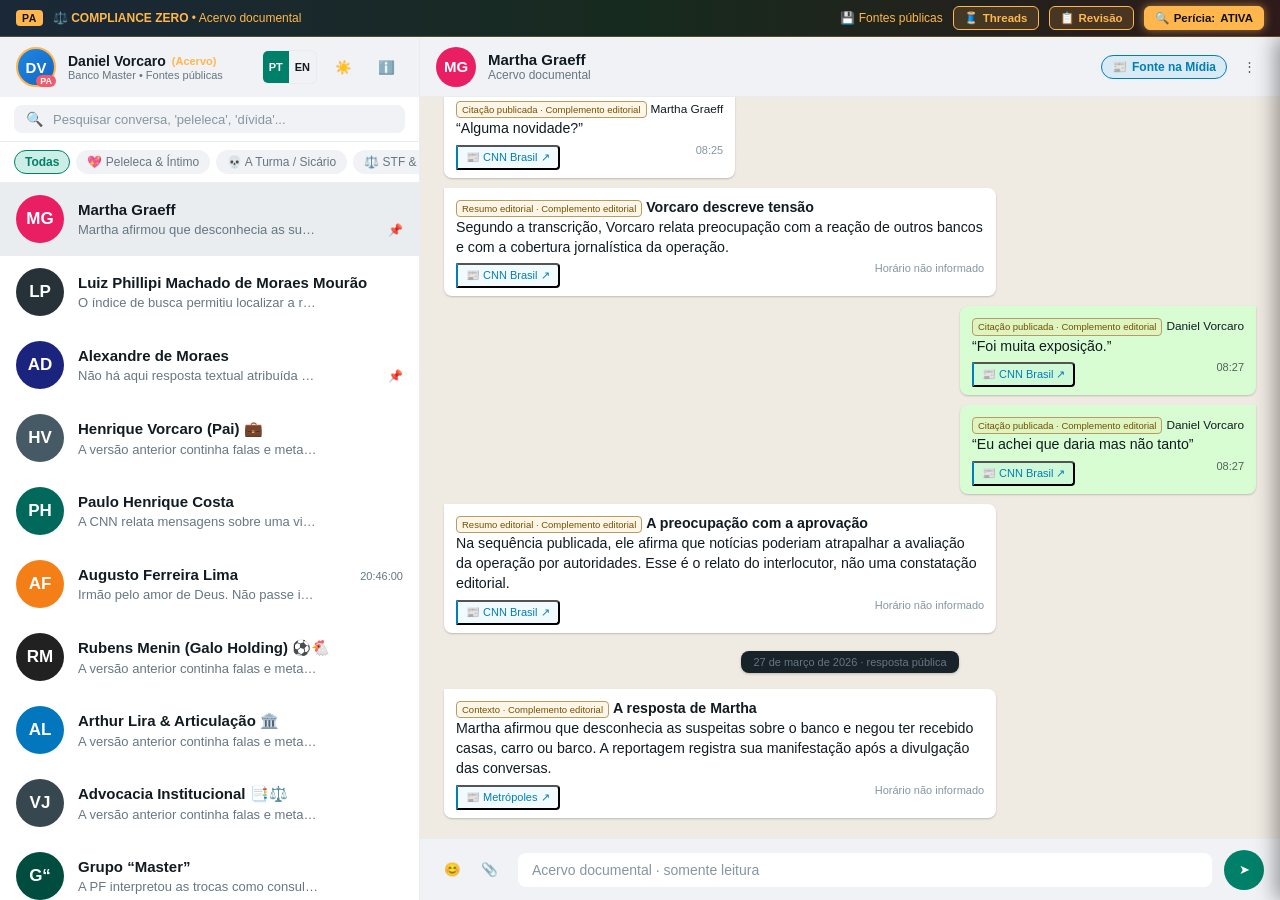
==== index.html @ a3245830 "Update October 8 archive with defense and institutional responses" ====
<!DOCTYPE html>
<html lang="pt-BR">
<head>
  <meta charset="UTF-8">
  <meta name="viewport" content="width=device-width, initial-scale=1.0, maximum-scale=1.0, user-scalable=no, viewport-fit=cover">
  <title>PelelecApp - Acervo de Conversas Publicadas</title>
  
  <!-- CSS Stylesheets with Cache Busting -->
  <link rel="stylesheet" href="css/style.css?v=20261008_creator1">
  <link rel="stylesheet" href="css/forensic.css?v=20260922_archive13">
  <link rel="icon" href="data:image/svg+xml,<svg xmlns='http://www.w3.org/2000/svg' viewBox='0 0 100 100'><text y='.9em' font-size='90'>📱</text></svg>">
</head>
<body data-theme="light">

  <div class="app-container">

    <!-- Top Forensic Investigation Bar -->
    <header class="forensic-banner" id="forensicBanner">
      <div class="banner-left">
        <span class="badge-pf">PA</span>
        <span class="banner-title-text">⚖️ <strong>COMPLIANCE ZERO</strong> • Acervo documental</span>
      </div>
      <div class="banner-right">
        <span class="stat-500gb">💾 Fontes públicas</span>
        <a class="forensic-toggle-btn" href="threads.html" title="O caso na imprensa, dia a dia" style="text-decoration:none">
          <span>🧵</span> <span class="btn-text">Threads</span>
        </a>
        <button class="forensic-toggle-btn" id="openLaudoBtn" title="Ver critérios de revisão editorial">
          <span>📋</span> <span class="btn-text">Revisão</span>
        </button>
        <button class="forensic-toggle-btn" id="toggleForensicMode" title="Exibir notas e fontes documentais">
          <span>🕵️</span> <span class="btn-text">Modo Perícia</span>
        </button>
      </div>
    </header>

    <!-- Main View: Sidebar + Chat -->
    <div class="main-view">

      <!-- Left Sidebar -->
      <aside class="sidebar">

        <!-- Sidebar Header -->
        <div class="sidebar-header">
          <div class="sidebar-owner" title="Seleção editorial de reportagens">
            <div class="owner-avatar">
              DV
              <span class="owner-badge">PA</span>
            </div>
            <div class="owner-info">
              <div class="owner-name">
                Daniel Vorcaro <span style="font-size: 11px; color: #ffb74d;">(Acervo)</span>
              </div>
              <div class="owner-device">Banco Master • Fontes públicas</div>
            </div>
          </div>
          <div class="sidebar-actions">
            <div class="language-switch" role="group" aria-label="Idioma / Language" data-no-translate><button type="button" data-language="pt" aria-pressed="true" title="Português">PT</button><button type="button" data-language="en" aria-pressed="false" title="English">EN</button></div>
            <button class="icon-btn" id="themeToggleBtn" title="Alternar Modo Escuro / Claro">☀️</button>
            <button class="icon-btn" onclick="document.getElementById('infoModal').classList.add('open')" title="Sobre o PelelecApp">ℹ️</button>
          </div>
        </div>

        <!-- Search Bar -->
        <div class="sidebar-search">
          <div class="search-input-wrapper">
            <span class="search-icon">🔍</span>
            <input type="text" id="searchInput" placeholder="Pesquisar conversa, 'peleleca', 'dívida'..." autocomplete="off">
            <button class="clear-search-btn" id="clearSearchBtn">✕</button>
          </div>
        </div>

        <!-- Category Filters -->
        <nav class="category-filter-bar" id="categoryFilterBar">
          <!-- Renderizado via JS -->
        </nav>

        <!-- Contacts / Chat Threads List -->
        <ul class="contact-list" id="contactList">
          <!-- Renderizado via JS -->
        </ul>

      </aside>

      <!-- Right Chat Panel -->
      <main class="chat-panel">

        <!-- Chat Header -->
        <div class="chat-header">
          <button class="back-btn-mobile" id="backBtnMobile" aria-label="Voltar para a lista de conversas" title="Voltar">
            <svg width="22" height="22" viewBox="0 0 24 24" fill="none" stroke="currentColor" stroke-width="2.5" stroke-linecap="round" stroke-linejoin="round">
              <line x1="19" y1="12" x2="5" y2="12"></line>
              <polyline points="12 19 5 12 12 5"></polyline>
            </svg>
          </button>
          <div class="chat-header-left" id="chatHeaderLeft" title="Clique para ver ficha documental e contexto jornalístico">
            <div class="chat-header-avatar" id="chatHeaderAvatar">--</div>
            <div class="chat-header-info">
              <div class="chat-header-name" id="chatHeaderName">Carregando...</div>
              <div class="chat-header-status" id="chatHeaderStatus">...</div>
            </div>
          </div>
          <div class="chat-header-actions">
            <div class="language-mobile"><div class="language-switch" role="group" aria-label="Idioma / Language" data-no-translate><button type="button" data-language="pt" aria-pressed="true" title="Português">PT</button><button type="button" data-language="en" aria-pressed="false" title="English">EN</button></div></div>
            <button class="forensic-quick-mobile-btn" id="quickForensicMobileBtn" title="Exibir notas e fontes documentais">
              🕵️
            </button>
            <button class="source-btn-header" id="sourceBtnHeader" aria-label="Ver matéria jornalística original" title="Ver matéria jornalística original">
              <span>📰</span> <span class="source-btn-text">Fonte na Mídia</span>
            </button>
            <button class="icon-btn" onclick="PelelecApp.toggleDetailDrawer(true)" title="Ficha do Interlocutor">⋮</button>
          </div>
        </div>

        <!-- Chat Messages Stream -->
        <div class="chat-messages" id="chatMessages">
          <!-- Mensagens renderizadas dinamicamente via JS -->
        </div>

        <!-- Chat Input Bar -->
        <div class="chat-input-bar">
          <div class="input-actions">
            <button class="icon-btn" title="Emoji">😊</button>
            <button class="icon-btn" title="Anexo">📎</button>
          </div>
          <div class="chat-input-wrapper">
            <input type="text" id="chatInput" placeholder="Digite uma mensagem como Daniel Vorcaro..." autocomplete="off">
          </div>
          <button class="send-btn" id="sendBtn" title="Enviar mensagem">
            ➤
          </button>
        </div>

      </main>

      <!-- Right Contact Info Drawer (Slide-out) -->
      <aside class="detail-drawer" id="detailDrawer">
        <div class="drawer-header">
          <button class="icon-btn" id="closeDrawerBtn">✕</button>
          <span>Dados do Interlocutor</span>
        </div>
        <div class="drawer-body">
          <div class="drawer-profile-card">
            <div class="drawer-avatar" id="drawerAvatar">--</div>
            <div class="drawer-title" id="drawerName">Nome</div>
            <div class="drawer-subtitle" id="drawerRole">Cargo / Função</div>
            <div class="drawer-photo-credit" id="drawerPhotoCredit" style="font-size: 11px; color: var(--text-secondary); margin-top: 4px; display: none;"></div>
          </div>

          <div class="drawer-section">
            <div class="drawer-section-title">Informação de contato</div>
            <div class="drawer-section-content" id="drawerPhone">+55...</div>
          </div>

          <div class="drawer-section">
            <div class="drawer-section-title">🔍 Contexto e contraponto</div>
            <div class="drawer-section-content" id="drawerContext">...</div>
          </div>

          <div class="drawer-section">
            <div class="drawer-section-title">📰 Reportagem de Referência</div>
            <div class="drawer-section-content" id="drawerSourceHeadline" style="font-weight: 600; margin-bottom: 4px;">...</div>
            <div style="font-size: 11px; color: var(--text-secondary);" id="drawerSourceOutlet">...</div>
          </div>
        </div>
      </aside>

    </div>

  </div>

  <!-- MODAL: Fonte Jornalística / Checagem -->
  <div class="modal-overlay" id="sourceModal">
    <div class="modal-content-card">
      <div class="modal-header">
        <h3><span>📰</span> Checagem Jornalística & Fonte</h3>
        <button class="modal-close-btn">✕</button>
      </div>
      <div class="modal-body">
        <div style="margin-bottom: 12px;">
          <span style="font-size: 11px; text-transform: uppercase; color: var(--accent-gold); font-weight: 700;">Interlocutor:</span>
          <h4 id="sourceModalContact" style="font-size: 16px; margin-top: 2px;">Contato</h4>
        </div>

        <div style="background: var(--bg-chat-header); padding: 12px; border-radius: 8px; margin-bottom: 14px; border-left: 3px solid var(--accent-green);">
          <div style="font-size: 11px; color: var(--text-secondary);" id="sourceModalOutlet">Veículo</div>
          <div style="font-size: 14px; font-weight: 700; margin: 4px 0;" id="sourceModalHeadline">Manchete</div>
          <div style="font-size: 11px; color: var(--text-muted);" id="sourceModalDate">Data</div>
        </div>

        <div style="margin-bottom: 14px; line-height: 1.5; font-size: 13px; color: var(--text-primary);" id="sourceModalSummary">
          Resumo do caso reportado...
        </div>

        <div style="display: flex; justify-content: flex-end; gap: 10px; margin-top: 20px;">
          <a id="sourceModalLink" href="#" target="_blank" rel="noopener noreferrer" style="background: var(--accent-green); color: #fff; padding: 8px 16px; border-radius: 6px; text-decoration: none; font-size: 13px; font-weight: 600;">
            Ler Matéria Original ↗
          </a>
        </div>
      </div>
    </div>
  </div>

  <!-- MODAL: Laudo Pericial Oficial da Polícia Federal -->
  <div class="modal-overlay" id="laudoModal">
    <div class="modal-content-card" style="max-width: 650px;">
      <div class="modal-header">
        <h3><span>🛡️</span> Revisão editorial • PelelecApp</h3>
        <button class="modal-close-btn">✕</button>
      </div>
      <div class="modal-body">
        <h4 id="laudoTitle" style="color: #ffb74d; font-size: 15px; margin-bottom: 4px;">CRITÉRIOS DOCUMENTAIS</h4>
        <div id="laudoOperation" style="font-size: 12px; color: var(--text-secondary); margin-bottom: 4px;">Operação Compliance Zero</div>
        <div id="laudoHardware" style="font-size: 11px; color: var(--text-muted); font-family: monospace;">Hardware</div>

        <div class="stat-grid" id="laudoStatsGrid">
          <!-- Preenchido via JS -->
        </div>

        <h5 style="font-size: 13px; color: var(--accent-gold); margin-top: 14px; margin-bottom: 6px;">Critérios desta seleção:</h5>
        <ol class="forensic-step-list" id="laudoMethodsList">
          <!-- Preenchido via JS -->
        </ol>
      </div>
    </div>
  </div>

  <!-- MODAL: Sobre o PelelecApp -->
  <div class="modal-overlay" id="infoModal">
    <div class="modal-content-card">
      <div class="modal-header">
        <h3><span>📱</span> Sobre o PelelecApp</h3>
        <button class="modal-close-btn">✕</button>
      </div>
      <div class="modal-body">
        <p>O PelelecApp organiza reportagens em formato de mensageiro. Citações, resumos e registros de mídia são identificados. Não representa acesso ao celular real.</p>
        <p>O modo perícia começa ativo e mostra fontes por item. Não recupera mensagens ou imagens. Atribuições contestadas e respostas públicas aparecem no contexto da conversa.</p>
        <p>Retratos são escolhas editoriais, com créditos e licença na ficha do contato. Imagens genéricas anteriormente apresentadas como anexos foram retiradas.</p>
        <p><a href="docs/auditoria.md" target="_blank" rel="noopener noreferrer">Auditoria, fontes e pendências ↗</a></p>
        <div id="creatorProjects"></div>
      </div>
    </div>
  </div>

  <!-- Scripts with Cache Busting -->
  <script src="js/data.js?v=8176c70e24a3f702"></script>
  <script src="js/forensic.js?v=20260922_archive13"></script>
  <script src="js/app.js?v=20261008_creator1"></script>
  <script src="js/i18n.js?v=20261008_creator1"></script>
</body>
</html>
---- css/style.css ----
/* ==========================================================================
   PelelecApp - Stylesheet Principal (WhatsApp Web Dark/Light Theme)
   ========================================================================== */

:root {
  --bg-app: #0c1317;
  --bg-sidebar: #111b21;
  --bg-sidebar-header: #202c33;
  --bg-chat-header: #202c33;
  --bg-chat: #0b141a;
  --bg-chat-input: #202c33;
  --bg-bubble-in: #202c33;
  --bg-bubble-out: #005c4b;
  --bg-bubble-hover: #182229;
  --bg-active-chat: #2a3942;
  --bg-hover-chat: #202c33;
  --text-primary: #e9edef;
  --text-secondary: #8696a0;
  --text-muted: #667781;
  --text-link: #53bdeb;
  --accent-green: #00a884;
  --accent-badge: #25d366;
  --accent-gold: #ffb74d;
  --accent-danger: #f15c6d;
  --border-color: #222e35;
  --icon-color: #aebac1;
  --ticks-blue: #53bdeb;
  --app-height: 100vh;
  --font-family: -apple-system, BlinkMacSystemFont, "Segoe UI", Roboto, "Helvetica Neue", Arial, sans-serif;
}

[data-theme="light"] {
  --bg-app: #e2e8f0;
  --bg-sidebar: #ffffff;
  --bg-sidebar-header: #f0f2f5;
  --bg-chat-header: #f0f2f5;
  --bg-chat: #efeae2;
  --bg-chat-input: #f0f2f5;
  --bg-bubble-in: #ffffff;
  --bg-bubble-out: #d9fdd3;
  --bg-bubble-hover: #f5f6f6;
  --bg-active-chat: #e9edef;
  --bg-hover-chat: #f5f6f6;
  --text-primary: #111b21;
  --text-secondary: #667781;
  --text-muted: #8696a0;
  --text-link: #027eb5;
  --accent-green: #008069;
  --accent-badge: #25d366;
  --border-color: #e9edef;
  --icon-color: #54656f;
  --ticks-blue: #53bdeb;
}

* {
  margin: 0;
  padding: 0;
  box-sizing: border-box;
}

body {
  font-family: var(--font-family);
  background-color: var(--bg-app);
  color: var(--text-primary);
  height: var(--app-height);
  overflow: hidden;
  display: flex;
  justify-content: center;
  align-items: center;
}

/* App Wrapper */
.app-container {
  width: 100vw;
  height: 100vh;
  max-width: 1700px;
  display: flex;
  flex-direction: column;
  background-color: var(--bg-sidebar);
  position: relative;
  overflow: hidden;
  box-shadow: 0 10px 40px rgba(0, 0, 0, 0.4);
}

@media (min-width: 1440px) {
  .app-container {
    height: 98vh;
    border-radius: 12px;
    border: 1px solid var(--border-color);
  }
}

/* ==========================================================================
   Banner / CTA de Anúncio: Brasília Survivors (www.brasiliasurvivors.com.br)
   ========================================================================== */
.game-promo-banner {
  background: linear-gradient(90deg, #ff007f 0%, #7928ca 35%, #101018 75%, #00f2fe 100%);
  background-size: 200% 200%;
  animation: gradientShift 8s ease infinite;
  padding: 8px 16px;
  display: flex;
  align-items: center;
  justify-content: space-between;
  color: #ffffff;
  font-size: 12.5px;
  z-index: 120;
  box-shadow: 0 2px 12px rgba(255, 0, 127, 0.35);
  border-bottom: 1px solid rgba(255, 255, 255, 0.2);
  flex-shrink: 0;
}

@keyframes gradientShift {
  0% { background-position: 0% 50%; }
  50% { background-position: 100% 50%; }
  100% { background-position: 0% 50%; }
}

.game-promo-left {
  display: flex;
  align-items: center;
  gap: 12px;
  min-width: 0;
}

.game-badge {
  background: #ffe600;
  color: #121212;
  font-size: 10.5px;
  font-weight: 900;
  padding: 3px 8px;
  border-radius: 4px;
  text-transform: uppercase;
  letter-spacing: 0.8px;
  box-shadow: 0 0 8px rgba(255, 230, 0, 0.6);
  white-space: nowrap;
}

.game-promo-text {
  font-weight: 600;
  white-space: nowrap;
  overflow: hidden;
  text-overflow: ellipsis;
  text-shadow: 0 1px 3px rgba(0, 0, 0, 0.8);
}

.game-promo-text strong {
  color: #ffe600;
}

.game-promo-right {
  display: flex;
  align-items: center;
  gap: 10px;
  flex-shrink: 0;
}

.game-play-cta-btn {
  background: #ffe600;
  color: #0d0d11;
  text-decoration: none;
  font-weight: 800;
  font-size: 12px;
  padding: 5px 14px;
  border-radius: 20px;
  display: inline-flex;
  align-items: center;
  gap: 6px;
  transition: all 0.2s cubic-bezier(0.175, 0.885, 0.32, 1.275);
  box-shadow: 0 0 14px rgba(255, 230, 0, 0.5);
  white-space: nowrap;
}

.game-play-cta-btn:hover {
  transform: scale(1.06);
  background: #ffffff;
  color: #ff007f;
  box-shadow: 0 0 20px rgba(255, 255, 255, 0.8);
}

.game-play-cta-btn:active {
  transform: scale(0.96);
}

.promo-text-short {
  display: none;
}

.cta-text-short {
  display: none;
}

.forensic-quick-mobile-btn {
  display: none;
}

.game-pulse-dot {
  width: 8px;
  height: 8px;
  background-color: #ff0055;
  border-radius: 50%;
  animation: pulseDot 1s infinite alternate;
}

@keyframes pulseDot {
  from { opacity: 0.4; transform: scale(0.8); }
  to { opacity: 1; transform: scale(1.2); }
}

/* Forensic Top Bar */
.forensic-banner {
  background: linear-gradient(90deg, #1b2838 0%, #172a1e 50%, #2e1a1a 100%);
  border-bottom: 1px solid #ffb74d40;
  padding: 6px 16px;
  display: flex;
  align-items: center;
  justify-content: space-between;
  font-size: 12px;
  color: #ffb74d;
  font-weight: 500;
  z-index: 100;
  user-select: none;
  flex-shrink: 0;
}

.forensic-banner .banner-left {
  display: flex;
  align-items: center;
  gap: 10px;
}

.forensic-banner .badge-pf {
  background-color: #ffb74d;
  color: #121212;
  font-weight: 900;
  padding: 2px 6px;
  border-radius: 4px;
  font-size: 10.5px;
  letter-spacing: 0.5px;
}

.forensic-banner .banner-right {
  display: flex;
  align-items: center;
  gap: 10px;
}

.forensic-toggle-btn {
  background: rgba(255, 183, 77, 0.15);
  border: 1px solid #ffb74d;
  color: #ffb74d;
  padding: 4px 10px;
  border-radius: 6px;
  cursor: pointer;
  font-size: 11.5px;
  font-weight: 600;
  display: flex;
  align-items: center;
  gap: 5px;
  transition: all 0.2s ease;
}

.forensic-toggle-btn:hover {
  background: rgba(255, 183, 77, 0.3);
}

.forensic-toggle-btn.active {
  background: #ffb74d;
  color: #111;
  box-shadow: 0 0 10px rgba(255, 183, 77, 0.6);
}

/* Main Layout: Sidebar & Chat */
.main-view {
  flex: 1 1 0%;
  min-height: 0;
  display: flex;
  overflow: hidden;
  position: relative;
  height: 100%;
}

/* Sidebar */
.sidebar {
  width: 420px;
  min-width: 360px;
  background-color: var(--bg-sidebar);
  border-right: 1px solid var(--border-color);
  display: flex;
  flex-direction: column;
  flex-shrink: 0;
  min-height: 0;
  height: 100%;
  transition: transform 0.3s ease;
  z-index: 10;
}

.sidebar-header {
  height: 60px;
  background-color: var(--bg-sidebar-header);
  padding: 10px 16px;
  display: flex;
  align-items: center;
  justify-content: space-between;
}

.sidebar-owner {
  display: flex;
  align-items: center;
  gap: 12px;
  cursor: pointer;
}

.owner-avatar {
  width: 40px;
  height: 40px;
  border-radius: 50%;
  background: linear-gradient(135deg, #1e88e5, #1565c0);
  color: #fff;
  display: flex;
  align-items: center;
  justify-content: center;
  font-weight: bold;
  font-size: 15px;
  border: 2px solid #ffb74d;
  position: relative;
}

.owner-badge {
  position: absolute;
  bottom: -2px;
  right: -2px;
  background: #f15c6d;
  color: #fff;
  font-size: 9px;
  padding: 1px 4px;
  border-radius: 6px;
  font-weight: bold;
}

.owner-info .owner-name {
  font-size: 14px;
  font-weight: 600;
  display: flex;
  align-items: center;
  gap: 6px;
}

.owner-info .owner-device {
  font-size: 11px;
  color: var(--text-secondary);
}

.sidebar-actions {
  display: flex;
  align-items: center;
  gap: 10px;
}

.icon-btn {
  background: none;
  border: none;
  color: var(--icon-color);
  cursor: pointer;
  padding: 8px;
  border-radius: 50%;
  display: flex;
  align-items: center;
  justify-content: center;
  transition: background 0.2s ease, color 0.2s ease;
}

.icon-btn:hover {
  background-color: rgba(255, 255, 255, 0.1);
  color: var(--text-primary);
}

/* Search Bar */
.sidebar-search {
  padding: 8px 14px;
  background-color: var(--bg-sidebar);
  border-bottom: 1px solid var(--border-color);
}

.search-input-wrapper {
  background-color: var(--bg-sidebar-header);
  border-radius: 8px;
  display: flex;
  align-items: center;
  padding: 6px 12px;
  gap: 10px;
}

.search-icon {
  color: var(--text-secondary);
  font-size: 14px;
}

.sidebar-search input {
  background: transparent;
  border: none;
  outline: none;
  color: var(--text-primary);
  font-size: 13px;
  width: 100%;
}

.sidebar-search input::placeholder {
  color: var(--text-muted);
}

.clear-search-btn {
  background: none;
  border: none;
  color: var(--text-secondary);
  cursor: pointer;
  display: none;
  font-size: 14px;
}

/* Category Filters */
.category-filter-bar {
  display: flex;
  gap: 6px;
  padding: 8px 14px;
  overflow-x: auto;
  scrollbar-width: none;
  border-bottom: 1px solid var(--border-color);
  background-color: var(--bg-sidebar);
}

.category-filter-bar::-webkit-scrollbar {
  display: none;
}

.filter-pill {
  background-color: var(--bg-sidebar-header);
  color: var(--text-secondary);
  border: 1px solid transparent;
  border-radius: 16px;
  padding: 4px 10px;
  font-size: 12px;
  white-space: nowrap;
  cursor: pointer;
  transition: all 0.2s ease;
}

.filter-pill:hover {
  color: var(--text-primary);
}

.filter-pill.active {
  background-color: rgba(0, 168, 132, 0.2);
  color: var(--accent-green);
  border-color: var(--accent-green);
  font-weight: 600;
}

/* Contact List */
.contact-list {
  flex: 1;
  overflow-y: auto;
  list-style: none;
}

.contact-list::-webkit-scrollbar {
  width: 6px;
}

.contact-list::-webkit-scrollbar-thumb {
  background: rgba(255, 255, 255, 0.15);
  border-radius: 3px;
}

.contact-item {
  display: flex;
  align-items: center;
  padding: 12px 16px;
  gap: 14px;
  cursor: pointer;
  border-bottom: 1px solid rgba(255, 255, 255, 0.04);
  transition: background-color 0.15s ease;
  position: relative;
}

.contact-item:hover {
  background-color: var(--bg-hover-chat);
}

.contact-item.active {
  background-color: var(--bg-active-chat);
}

.contact-avatar {
  width: 48px;
  height: 48px;
  border-radius: 50%;
  display: flex;
  align-items: center;
  justify-content: center;
  font-weight: bold;
  font-size: 17px;
  color: #fff;
  flex-shrink: 0;
  position: relative;
  background-size: cover;
  background-position: center;
  overflow: hidden;
}

.avatar-img {
  width: 100%;
  height: 100%;
  border-radius: 50%;
  object-fit: cover;
  display: block;
}

.avatar-fallback {
  width: 100%;
  height: 100%;
  border-radius: 50%;
  display: flex;
  align-items: center;
  justify-content: center;
  font-weight: bold;
}

.contact-avatar .avatar-online-dot {
  position: absolute;
  bottom: 1px;
  right: 1px;
  width: 12px;
  height: 12px;
  border-radius: 50%;
  background-color: var(--accent-badge);
  border: 2px solid var(--bg-sidebar);
}

.contact-content {
  flex: 1;
  min-width: 0;
}

.contact-top-row {
  display: flex;
  justify-content: space-between;
  align-items: baseline;
  margin-bottom: 4px;
}

.contact-name {
  font-size: 15px;
  font-weight: 600;
  color: var(--text-primary);
  white-space: nowrap;
  overflow: hidden;
  text-overflow: ellipsis;
}

.contact-time {
  font-size: 11px;
  color: var(--text-secondary);
}

.contact-bottom-row {
  display: flex;
  justify-content: space-between;
  align-items: center;
}

.contact-preview {
  font-size: 13px;
  color: var(--text-secondary);
  white-space: nowrap;
  overflow: hidden;
  text-overflow: ellipsis;
  max-width: 240px;
}

.contact-badges {
  display: flex;
  align-items: center;
  gap: 6px;
}

.pin-icon {
  color: var(--text-muted);
  font-size: 12px;
}

.unread-badge {
  background-color: var(--accent-badge);
  color: #111;
  font-size: 11px;
  font-weight: 700;
  padding: 1px 6px;
  border-radius: 10px;
  min-width: 18px;
  text-align: center;
}

/* Chat Panel */
.chat-panel {
  flex: 1;
  display: flex;
  flex-direction: column;
  background-color: var(--bg-chat);
  position: relative;
  overflow: hidden;
}

/* Chat Header */
.chat-header {
  height: 60px;
  background-color: var(--bg-chat-header);
  padding: 10px 16px;
  display: flex;
  align-items: center;
  justify-content: space-between;
  border-bottom: 1px solid var(--border-color);
  z-index: 5;
}

.chat-header-left {
  display: flex;
  align-items: center;
  gap: 12px;
  cursor: pointer;
}

.back-btn-mobile {
  display: none;
  background: none;
  border: none;
  color: var(--icon-color);
  font-size: 18px;
  cursor: pointer;
  padding: 4px;
}

.chat-header-avatar {
  width: 40px;
  height: 40px;
  border-radius: 50%;
  display: flex;
  align-items: center;
  justify-content: center;
  color: #fff;
  font-weight: bold;
  font-size: 15px;
  overflow: hidden;
  position: relative;
}

.chat-header-info {
  display: flex;
  flex-direction: column;
}

.chat-header-name {
  font-size: 15px;
  font-weight: 600;
  color: var(--text-primary);
}

.chat-header-status {
  font-size: 12px;
  color: var(--text-secondary);
}

.chat-header-actions {
  display: flex;
  align-items: center;
  gap: 8px;
}

.source-btn-header {
  background: rgba(83, 189, 235, 0.15);
  border: 1px solid var(--text-link);
  color: var(--text-link);
  padding: 4px 10px;
  border-radius: 14px;
  font-size: 12px;
  font-weight: 600;
  cursor: pointer;
  display: flex;
  align-items: center;
  gap: 5px;
  transition: all 0.2s ease;
}

.source-btn-header:hover {
  background: var(--text-link);
  color: #111;
}

/* Chat Messages Stream */
.chat-messages {
  flex: 1;
  overflow-y: auto;
  padding: 18px 24px;
  display: flex;
  flex-direction: column;
  gap: 8px;
  background-color: var(--bg-chat);
  background-image: radial-gradient(rgba(255, 255, 255, 0.03) 1px, transparent 0);
  background-size: 24px 24px;
}

.chat-messages::-webkit-scrollbar {
  width: 6px;
}

.chat-messages::-webkit-scrollbar-thumb {
  background: rgba(255, 255, 255, 0.15);
  border-radius: 3px;
}

/* Date Pill & Encryption Notice */
.system-pill {
  align-self: center;
  background-color: #182229;
  color: var(--text-secondary);
  font-size: 11px;
  font-weight: 500;
  padding: 5px 12px;
  border-radius: 8px;
  margin: 8px 0;
  box-shadow: 0 1px 3px rgba(0, 0, 0, 0.2);
  max-width: 85%;
  text-align: center;
}

.encryption-pill {
  background-color: #1f2c34;
  color: #ffd279;
  border: 1px solid #ffd27933;
  display: flex;
  align-items: center;
  gap: 6px;
  padding: 6px 14px;
  font-size: 11px;
  line-height: 1.4;
  max-width: 500px;
}

/* Message Bubble */
.message-row {
  display: flex;
  width: 100%;
  margin-bottom: 2px;
}

.message-row.me {
  justify-content: flex-end;
}

.message-row.them {
  justify-content: flex-start;
}

.message-bubble {
  max-width: 68%;
  padding: 8px 12px;
  border-radius: 8px;
  font-size: 14.2px;
  line-height: 1.42;
  position: relative;
  word-wrap: break-word;
  box-shadow: 0 1px 2px rgba(0, 0, 0, 0.2);
}

.message-row.them .message-bubble {
  background-color: var(--bg-bubble-in);
  border-top-left-radius: 0px;
}

.message-row.me .message-bubble {
  background-color: var(--bg-bubble-out);
  border-top-right-radius: 0px;
}

.message-text {
  color: var(--text-primary);
}

.message-meta {
  display: flex;
  align-items: center;
  justify-content: flex-end;
  gap: 4px;
  font-size: 11px;
  color: var(--text-muted);
  margin-top: 4px;
  float: right;
  margin-left: 8px;
  user-select: none;
}

.message-row.me .message-meta {
  color: rgba(255, 255, 255, 0.6);
}

.ticks-blue {
  color: var(--ticks-blue);
  font-size: 13px;
}

/* Iconic / Viral Highlights */
.message-bubble.iconic-quote {
  border: 1px solid #ffb74d;
  box-shadow: 0 0 12px rgba(255, 183, 77, 0.3);
}

.iconic-badge {
  display: inline-block;
  background: #ffb74d;
  color: #111;
  font-size: 10px;
  font-weight: 800;
  padding: 2px 6px;
  border-radius: 4px;
  margin-bottom: 6px;
  text-transform: uppercase;
}

/* Chat Input Bar */
.chat-input-bar {
  min-height: 62px;
  background-color: var(--bg-chat-input);
  padding: 8px 16px;
  display: flex;
  align-items: center;
  gap: 12px;
  border-top: 1px solid var(--border-color);
}

.input-actions {
  display: flex;
  align-items: center;
  gap: 4px;
}

.chat-input-wrapper {
  flex: 1;
  background-color: var(--bg-sidebar);
  border-radius: 8px;
  padding: 9px 14px;
  display: flex;
  align-items: center;
}

.chat-input-wrapper input {
  width: 100%;
  background: transparent;
  border: none;
  outline: none;
  color: var(--text-primary);
  font-size: 14px;
}

.chat-input-wrapper input::placeholder {
  color: var(--text-muted);
}

.send-btn {
  background-color: var(--accent-green);
  border: none;
  color: #fff;
  width: 40px;
  height: 40px;
  border-radius: 50%;
  display: flex;
  align-items: center;
  justify-content: center;
  cursor: pointer;
  transition: transform 0.15s ease, background-color 0.2s;
}

.send-btn:hover {
  transform: scale(1.05);
}

.send-btn:active {
  transform: scale(0.95);
}

/* Right Detail Drawer (Info on Contact) */
.detail-drawer {
  width: 380px;
  background-color: var(--bg-sidebar);
  border-left: 1px solid var(--border-color);
  display: flex;
  flex-direction: column;
  position: absolute;
  right: -380px;
  top: 0;
  bottom: 0;
  z-index: 20;
  transition: right 0.3s cubic-bezier(0.16, 1, 0.3, 1);
  box-shadow: -4px 0 20px rgba(0, 0, 0, 0.4);
}

.detail-drawer.open {
  right: 0;
}

.drawer-header {
  height: 60px;
  background-color: var(--bg-sidebar-header);
  display: flex;
  align-items: center;
  padding: 0 16px;
  gap: 16px;
  font-size: 16px;
  font-weight: 600;
}

.drawer-body {
  flex: 1;
  overflow-y: auto;
  padding: 20px 16px;
  display: flex;
  flex-direction: column;
  gap: 20px;
}

.drawer-profile-card {
  display: flex;
  flex-direction: column;
  align-items: center;
  text-align: center;
  gap: 10px;
}

.drawer-avatar {
  width: 110px;
  height: 110px;
  border-radius: 50%;
  font-size: 38px;
  display: flex;
  align-items: center;
  justify-content: center;
  color: #fff;
  font-weight: bold;
  border: 3px solid var(--border-color);
  overflow: hidden;
  position: relative;
}

.drawer-title {
  font-size: 18px;
  font-weight: 700;
}

.drawer-subtitle {
  font-size: 13px;
  color: var(--text-secondary);
}

.drawer-section {
  background-color: var(--bg-sidebar-header);
  border-radius: 10px;
  padding: 14px;
}

.drawer-section-title {
  font-size: 12px;
  font-weight: 700;
  text-transform: uppercase;
  color: var(--accent-gold);
  margin-bottom: 8px;
  display: flex;
  align-items: center;
  gap: 6px;
}

.drawer-section-content {
  font-size: 13px;
  line-height: 1.5;
  color: var(--text-primary);
}

/* Responsive Rules */
@media (max-width: 900px) {
  html, body {
    height: 100%;
    height: 100dvh;
    width: 100%;
    position: fixed;
    top: 0;
    left: 0;
    overflow: hidden;
    touch-action: pan-y;
  }

  .app-container {
    height: 100%;
    height: 100dvh;
    border-radius: 0;
    border: none;
    overflow: hidden;
  }

  /* When inside a chat on mobile, HIDE the top banners so the chat gets 100% full screen */
  .app-container.chat-active .game-promo-banner,
  .app-container.chat-active .forensic-banner {
    display: none !important;
  }

  /* Ultra Sleek Game Promo Banner Mobile (Single-line ticker) */
  .game-promo-banner {
    padding: 5px 10px;
    gap: 8px;
    flex-wrap: nowrap;
    min-height: 36px;
    align-items: center;
  }

  .game-promo-left {
    gap: 6px;
    min-width: 0;
    flex: 1;
    overflow: hidden;
  }

  .game-badge {
    font-size: 9.5px;
    padding: 2px 6px;
    flex-shrink: 0;
  }

  .promo-text-full {
    display: none !important;
  }

  .promo-text-short {
    display: inline !important;
    font-size: 11px;
    white-space: nowrap;
    overflow: hidden;
    text-overflow: ellipsis;
    line-height: 1.2;
  }

  .game-promo-right {
    width: auto;
    flex-shrink: 0;
    gap: 0;
  }

  .game-pulse-dot {
    display: none;
  }

  .game-play-cta-btn {
    width: auto;
    justify-content: center;
    padding: 4px 10px;
    font-size: 11px;
    white-space: nowrap;
  }

  .cta-text-full {
    display: none !important;
  }

  .cta-text-short {
    display: inline !important;
  }

  /* Ultra Sleek Forensic Banner Mobile (Single-line ticker) */
  .forensic-banner {
    padding: 4px 10px;
    flex-wrap: nowrap;
    gap: 6px;
    min-height: 32px;
    align-items: center;
  }

  .forensic-banner .banner-left {
    font-size: 11px;
    width: auto;
    flex: 1;
    min-width: 0;
    white-space: nowrap;
    overflow: hidden;
    text-overflow: ellipsis;
    line-height: 1.2;
  }

  .banner-title-text {
    font-size: 11px;
    white-space: nowrap;
  }

  .forensic-banner .badge-pf {
    font-size: 9.5px;
    padding: 1px 5px;
  }

  .forensic-banner .banner-right {
    width: auto;
    flex-shrink: 0;
    justify-content: flex-end;
    gap: 4px;
  }

  .stat-500gb {
    display: none !important;
  }

  .forensic-toggle-btn {
    font-size: 10px;
    padding: 3px 7px;
    flex: none;
    white-space: nowrap;
  }

  /* Main Layout & Switch between Sidebar and Chat Panel */
  .main-view {
    flex: 1 1 0%;
    min-height: 0;
    height: 100%;
    overflow: hidden;
    display: flex;
  }

  .sidebar {
    width: 100%;
    min-width: 100%;
    display: flex;
    flex-direction: column;
    flex: 1 1 0%;
    min-height: 0;
    height: 100%;
    overflow: hidden;
  }

  .chat-panel {
    display: none;
    width: 100%;
    min-width: 100%;
    flex-direction: column;
    flex: 1 1 0%;
    min-height: 0;
    height: 100%;
    overflow: hidden;
  }

  .app-container.chat-active .sidebar {
    display: none !important;
  }

  .app-container.chat-active .chat-panel {
    display: flex !important;
  }

  /* Contact List on Mobile */
  .contact-list {
    flex: 1 1 0%;
    min-height: 0;
    overflow-y: auto;
    -webkit-overflow-scrolling: touch;
    touch-action: pan-y;
  }

  .contact-item {
    padding: 10px 14px;
    gap: 12px;
    touch-action: manipulation;
    -webkit-tap-highlight-color: rgba(255, 255, 255, 0.12);
    user-select: none;
    cursor: pointer;
  }

  .contact-item:active {
    background-color: var(--bg-hover-chat);
  }

  .contact-avatar {
    width: 44px;
    height: 44px;
    font-size: 15px;
    flex-shrink: 0;
  }

  /* Mobile WhatsApp-Style Back Button */
  .back-btn-mobile {
    display: flex !important;
    align-items: center;
    justify-content: center;
    width: 40px;
    height: 40px;
    margin-right: 2px;
    background: transparent;
    border: none;
    color: var(--icon-color);
    cursor: pointer;
    border-radius: 50%;
    flex-shrink: 0;
    touch-action: manipulation;
    -webkit-tap-highlight-color: rgba(255, 255, 255, 0.2);
  }

  .back-btn-mobile:active {
    background-color: rgba(255, 255, 255, 0.15);
  }

  .chat-header {
    padding: 6px 10px;
    height: 56px;
    flex-shrink: 0;
    gap: 8px;
  }

  .chat-header-left {
    min-width: 0;
    flex: 1;
    gap: 10px;
  }

  .chat-header-avatar {
    width: 38px;
    height: 38px;
    font-size: 13.5px;
    flex-shrink: 0;
  }

  .chat-header-name {
    font-size: 14px;
    max-width: 130px;
    white-space: nowrap;
    overflow: hidden;
    text-overflow: ellipsis;
  }

  .chat-header-status {
    font-size: 11px;
    white-space: nowrap;
  }

  .chat-header-actions {
    display: flex;
    align-items: center;
    gap: 4px;
    flex-shrink: 0;
  }

  .forensic-quick-mobile-btn {
    display: flex !important;
    align-items: center;
    justify-content: center;
    background: rgba(255, 183, 77, 0.15);
    border: 1px solid rgba(255, 183, 77, 0.4);
    border-radius: 6px;
    color: #ffb74d;
    font-size: 14px;
    width: 32px;
    height: 32px;
    cursor: pointer;
    touch-action: manipulation;
  }

  .source-btn-header {
    padding: 4px 8px;
    font-size: 11px;
    border-radius: 6px;
  }

  .source-btn-header span {
    display: inline;
  }

  .source-btn-header .source-btn-text {
    display: inline;
  }

  /* Messages Container on Mobile */
  .chat-messages {
    flex: 1 1 0%;
    min-height: 0;
    padding: 10px 8px;
    gap: 6px;
    overflow-y: auto;
    -webkit-overflow-scrolling: touch;
    touch-action: pan-y;
  }

  .message-bubble {
    max-width: 88%;
    font-size: 13.5px;
    padding: 7px 10px;
  }

  /* Input Bar pinned properly with Safe Area */
  .chat-input-bar {
    flex-shrink: 0;
    min-height: 52px;
    padding: 6px 8px;
    padding-bottom: max(6px, env(safe-area-inset-bottom, 6px));
    background-color: var(--bg-chat-input);
  }

  .detail-drawer {
    width: 100vw;
    right: -100vw;
  }
}

/* Contraste dos metadados no tema claro; sem mudança de geometria. */
body[data-theme="light"] .message-row.me .message-meta { color: #526456; }
.media-caption-text a { color: #8adfff; }

/* Recomendação do criador: fora das conversas, sem visual de mensagem ou alerta. */
.creator-project-list { list-style: none; padding: 20px 14px; border-top: 1px solid var(--border-color); }
.creator-project { padding: 16px; border: 1px solid var(--border-color); border-radius: 10px; background: var(--bg-sidebar); color: var(--text-primary); }
.creator-project-label { margin: 0 0 14px; color: var(--text-secondary); font-size: 11px; line-height: 1.5; font-weight: 600; }
.creator-project-main { display: grid; grid-template-columns: 92px minmax(0, 1fr); gap: 14px; align-items: start; }
.creator-project-shot { display: block; width: 100%; height: auto; border: 1px solid var(--border-color); border-radius: 5px; }
.creator-project-copy h3 { margin: 0 0 8px; font-size: 18px; line-height: 1.25; font-weight: 650; }
.creator-project-copy p { margin: 0 0 10px; font-size: 13px; line-height: 1.5; }
.creator-project-copy .creator-project-domain { font-size: 11px; overflow-wrap: anywhere; }
.creator-project-copy .creator-project-format { font-size: 11px; color: var(--text-secondary); }
.creator-project-link { display: inline-flex; align-items: center; justify-content: center; min-height: 44px; padding: 9px 12px; border: 1px solid var(--icon-color); border-radius: 6px; color: var(--text-primary); font-size: 12px; font-weight: 600; line-height: 1.4; text-decoration: none; }
.creator-project-link:hover { background: var(--bg-hover-chat); }
.creator-project-link:focus-visible { outline: 2px solid var(--text-link); outline-offset: 3px; }
.creator-project-note, .creator-project-credit { margin: 12px 0 0; color: var(--text-secondary); font-size: 11px; line-height: 1.5; }
.creator-project-credit { margin-top: 4px; font-size: 10px; }
#creatorProjects { margin-top: 22px; }
@media (max-width: 360px) {
  .creator-project { padding: 12px; }
  .creator-project-main { grid-template-columns: 76px minmax(0, 1fr); gap: 10px; }
}

.language-switch { display: inline-flex; border: 1px solid var(--border-color, #8696a0); border-radius: 6px; overflow: hidden; flex-shrink: 0; }
.language-switch button { border: 0; padding: 7px 6px; min-height: 32px; background: transparent; color: var(--text-primary); font-family: inherit; font-size: 11px; font-weight: 700; cursor: pointer; }
.language-switch button[aria-pressed="true"] { background: var(--accent-green); color: #fff; }
.language-switch button:focus-visible { outline: 2px solid #b87900; outline-offset: -2px; }
.language-mobile { display: none; }
@media (max-width: 900px) {
  .language-mobile { display: block; }
  .sidebar-actions { gap: 4px; }
  .chat-header-info { min-width: 0; }
  .chat-header-name, .chat-header-status { overflow: hidden; text-overflow: ellipsis; white-space: nowrap; }
}

@media (max-width: 600px) {
  .source-btn-header .source-btn-text { display: none; }
  .source-btn-header { min-width: 32px; min-height: 32px; justify-content: center; }
}

/* Second 256px frame of the original 4 × 2 combat sheet: Pudim punching. */
.pudim-combat-avatar { display: block; width: 100%; height: 100%; background-image: url('../assets/promo/pudim-combat.webp'); background-size: 400% 200%; background-position: 33.333333% 0; background-repeat: no-repeat; }

.published-photo { margin: 12px 0 8px; width: min(100%, 600px); }
.published-photo img { display: block; max-width: 100%; width: 100%; height: auto; object-fit: contain; border-radius: 8px; }
.published-photo img[hidden], .photo-unavailable[hidden] { display: none; }
.published-photo figcaption, .photo-unavailable { margin-top: 6px; font-size: 11px; line-height: 1.5; color: var(--text-secondary); }

/* Documentary metadata uses the existing chat surfaces. Evidence keeps its original wording. */
.message-text, .record-details p, .archive-context p { white-space: pre-wrap; overflow-wrap: anywhere; }
.evidence-status { margin-top: 6px; font-size: 11px; color: var(--text-secondary); }
.record-details { margin: 8px 0; font-size: 12px; line-height: 1.5; }
.record-details summary, .archive-context summary { cursor: pointer; }
.archive-context { margin: 10px 12px 18px; padding: 12px; background: var(--bg-secondary, #fff); color: var(--text-primary); border: 1px solid var(--border-color); border-radius: 8px; font-size: 12px; }
.archive-context p { margin: 8px 0; }
.attribution-notice { font-weight: 700; }
.documentary-event { max-width: 90%; text-align: left; }
.original-language-note { display: none; font-size: 11px; color: var(--text-secondary); }
html[lang="en"] .original-language-note { display: block; }
.evidence-status { color: var(--text-primary); }
.attribution-notice { color: #f8fafc; }
---- css/forensic.css ----
/* ==========================================================================
   PelelecApp - Estilos Forenses, Mensagens Apagadas e Visualização Única
   ========================================================================== */

/* Deleted Message Bubble */
.deleted-message-box {
  display: flex;
  align-items: center;
  gap: 8px;
  font-style: italic;
  color: var(--text-muted);
  user-select: none;
}

.deleted-icon {
  font-size: 15px;
  opacity: 0.7;
}

.recover-btn {
  margin-top: 6px;
  background: rgba(255, 183, 77, 0.12);
  border: 1px dashed #ffb74d;
  color: #ffb74d;
  font-size: 11px;
  font-weight: 600;
  padding: 4px 8px;
  border-radius: 6px;
  cursor: pointer;
  display: inline-flex;
  align-items: center;
  gap: 5px;
  transition: all 0.2s ease;
}

.recover-btn:hover {
  background: #ffb74d;
  color: #111;
}

/* Cellebrite Recovered State */
.forensic-recovered {
  border-left: 3px solid #ffb74d !important;
  background: rgba(255, 183, 77, 0.08) !important;
  animation: forensicFlash 0.6s ease;
}

@keyframes forensicFlash {
  0% {
    background: rgba(255, 183, 77, 0.4);
  }
  100% {
    background: rgba(255, 183, 77, 0.08);
  }
}

.forensic-stamp {
  display: flex;
  align-items: center;
  gap: 5px;
  font-size: 10px;
  color: #ffb74d;
  font-weight: 700;
  text-transform: uppercase;
  margin-bottom: 4px;
  letter-spacing: 0.5px;
}

.forensic-badge-tag {
  background: #ffb74d22;
  border: 1px solid #ffb74d66;
  color: #ffb74d;
  font-size: 9.5px;
  padding: 1px 5px;
  border-radius: 4px;
  display: inline-block;
  margin-top: 4px;
}

/* View Once (1x) Bubble */
.view-once-box {
  display: flex;
  align-items: center;
  gap: 10px;
  background: rgba(255, 255, 255, 0.05);
  border: 1px solid rgba(255, 255, 255, 0.12);
  border-radius: 8px;
  padding: 8px 12px;
  cursor: pointer;
  transition: all 0.2s ease;
}

.view-once-box:hover {
  background: rgba(255, 255, 255, 0.1);
  border-color: #ffb74d;
}

.view-once-badge {
  width: 32px;
  height: 32px;
  border-radius: 50%;
  border: 2px dashed #ffb74d;
  color: #ffb74d;
  display: flex;
  align-items: center;
  justify-content: center;
  font-weight: 800;
  font-size: 13px;
  flex-shrink: 0;
}

.view-once-info {
  display: flex;
  flex-direction: column;
}

.view-once-title {
  font-size: 13px;
  font-weight: 600;
  color: var(--text-primary);
}

.view-once-hint {
  font-size: 11px;
  color: #ffb74d;
}

/* Audio Player Bubble */
.audio-player-wrapper {
  display: flex;
  align-items: center;
  gap: 10px;
  min-width: 240px;
  padding: 4px 0;
}

.audio-play-btn {
  width: 38px;
  height: 38px;
  border-radius: 50%;
  background-color: rgba(255, 255, 255, 0.15);
  border: none;
  color: #fff;
  display: flex;
  align-items: center;
  justify-content: center;
  cursor: pointer;
  font-size: 16px;
  flex-shrink: 0;
  transition: background 0.2s ease;
}

.audio-play-btn:hover {
  background-color: var(--accent-green);
}

.audio-waveform-container {
  flex: 1;
  display: flex;
  flex-direction: column;
  gap: 4px;
}

.audio-waveform {
  display: flex;
  align-items: center;
  gap: 2px;
  height: 24px;
}

.wave-bar {
  width: 3px;
  background-color: rgba(255, 255, 255, 0.4);
  border-radius: 2px;
  transition: height 0.1s ease, background-color 0.1s ease;
}

.audio-player-wrapper.playing .wave-bar {
  background-color: var(--accent-green);
  animation: waveDance 0.8s infinite ease-in-out alternate;
}

@keyframes waveDance {
  0% { transform: scaleY(0.4); }
  100% { transform: scaleY(1.3); }
}

.audio-meta-row {
  display: flex;
  justify-content: space-between;
  font-size: 10.5px;
  color: var(--text-muted);
}

.transcript-toggle-btn {
  background: none;
  border: none;
  color: var(--text-link);
  font-size: 11px;
  cursor: pointer;
  padding: 0;
  text-decoration: underline;
}

.audio-transcript-box {
  margin-top: 8px;
  padding: 8px 10px;
  background: rgba(0, 0, 0, 0.2);
  border-left: 2px solid var(--accent-green);
  font-size: 12px;
  line-height: 1.4;
  color: var(--text-primary);
  border-radius: 0 6px 6px 0;
  display: none;
}

.audio-transcript-box.open {
  display: block;
  animation: fadeIn 0.2s ease;
}

.media-bubble-card {
  border-radius: 8px;
  overflow: hidden;
  margin-bottom: 6px;
  background-color: #0b141a;
  max-width: 320px;
  cursor: pointer;
  border: 1px solid rgba(255, 255, 255, 0.12);
  position: relative;
}

.media-bubble-card:hover {
  opacity: 0.95;
}

.media-bubble-img {
  width: 100%;
  max-height: 220px;
  object-fit: cover;
  display: block;
  background-color: #111b21;
}

.media-thumbnail-graphic {
  width: 100%;
  height: 160px;
  display: flex;
  flex-direction: column;
  justify-content: center;
  align-items: center;
  text-align: center;
  padding: 16px;
  color: #fff;
  position: relative;
}

.media-thumbnail-graphic.dubai {
  background: linear-gradient(135deg, #1f4037, #99f2c8);
  color: #111;
}

.media-thumbnail-graphic.epol {
  background: linear-gradient(135deg, #0d1b2a, #1b263b);
  border: 1px solid #415a77;
  font-family: monospace;
}

.media-thumbnail-graphic.arenamrv {
  background: linear-gradient(135deg, #000000, #333333);
  border: 1px solid #fff3;
}

.media-caption-text {
  font-size: 12px;
  padding: 6px 10px;
  background-color: rgba(0, 0, 0, 0.4);
  color: #fff;
}

/* Fact-Check / Source Pill */
.fact-check-pill {
  margin-top: 6px;
  background: rgba(83, 189, 235, 0.08);
  border-left: 2px solid var(--text-link);
  padding: 4px 8px;
  border-radius: 0 4px 4px 0;
  font-size: 11px;
  color: var(--text-link);
  display: flex;
  align-items: center;
  justify-content: space-between;
  cursor: pointer;
}

.fact-check-pill:hover {
  text-decoration: underline;
}

/* Modals System */
.modal-overlay {
  position: fixed;
  top: 0;
  left: 0;
  right: 0;
  bottom: 0;
  background: rgba(0, 0, 0, 0.75);
  backdrop-filter: blur(4px);
  display: flex;
  align-items: center;
  justify-content: center;
  z-index: 1000;
  opacity: 0;
  pointer-events: none;
  transition: opacity 0.25s ease;
}

.modal-overlay.open {
  opacity: 1;
  pointer-events: auto;
}

.modal-content-card {
  background-color: var(--bg-sidebar);
  border-radius: 12px;
  width: 90%;
  max-width: 580px;
  max-height: 85vh;
  display: flex;
  flex-direction: column;
  border: 1px solid var(--border-color);
  box-shadow: 0 15px 50px rgba(0, 0, 0, 0.6);
  overflow: hidden;
  transform: scale(0.95);
  transition: transform 0.25s ease;
}

.modal-overlay.open .modal-content-card {
  transform: scale(1);
}

.modal-header {
  padding: 14px 20px;
  background-color: var(--bg-sidebar-header);
  border-bottom: 1px solid var(--border-color);
  display: flex;
  align-items: center;
  justify-content: space-between;
}

.modal-header h3 {
  font-size: 16px;
  font-weight: 700;
  color: var(--text-primary);
  display: flex;
  align-items: center;
  gap: 8px;
}

.modal-close-btn {
  background: none;
  border: none;
  color: var(--icon-color);
  font-size: 20px;
  cursor: pointer;
}

.modal-body {
  padding: 20px;
  overflow-y: auto;
  font-size: 14px;
  line-height: 1.6;
  color: var(--text-primary);
}

/* Realistic iOS Apple Notes Modal */
.apple-notes-card {
  background-color: #1e1e1e !important;
  color: #f2f2f7 !important;
  font-family: -apple-system, BlinkMacSystemFont, "SF Pro Text", "Helvetica Neue", sans-serif;
  border: 1px solid #333 !important;
}

.notes-header-bar {
  background: #2c2c2e;
  padding: 10px 16px;
  display: flex;
  align-items: center;
  justify-content: space-between;
  border-bottom: 1px solid #3a3a3c;
  color: #e5a93c;
  font-size: 14px;
  font-weight: 600;
}

.notes-paper {
  background: #1c1c1e;
  padding: 24px;
  min-height: 280px;
}

.notes-date {
  font-size: 12px;
  color: #8e8e93;
  text-align: center;
  margin-bottom: 16px;
  font-weight: 500;
}

.notes-title {
  font-size: 20px;
  font-weight: 700;
  color: #ffffff;
  margin-bottom: 12px;
  border-bottom: 1px solid #2c2c2e;
  padding-bottom: 8px;
}

.notes-body-text {
  font-size: 16px;
  line-height: 1.6;
  color: #e5e5ea;
  white-space: pre-wrap;
  font-weight: 400;
}

.notes-forensic-footer {
  margin-top: 24px;
  padding: 12px;
  background: rgba(229, 169, 60, 0.12);
  border-left: 3px solid #e5a93c;
  border-radius: 4px;
  font-size: 11.5px;
  color: #ffd279;
}

/* Forensic Report Statistics Grid */
.stat-grid {
  display: grid;
  grid-template-columns: repeat(2, 1fr);
  gap: 12px;
  margin: 16px 0;
}

.stat-box {
  background-color: var(--bg-sidebar-header);
  border: 1px solid var(--border-color);
  border-radius: 8px;
  padding: 12px;
  text-align: center;
}

.stat-value {
  font-size: 18px;
  font-weight: 800;
  color: #ffb74d;
}

.stat-label {
  font-size: 11px;
  color: var(--text-secondary);
  margin-top: 4px;
}

.forensic-step-list {
  list-style: none;
  counter-reset: forensic-counter;
  margin-top: 10px;
}

.forensic-step-list li {
  counter-increment: forensic-counter;
  margin-bottom: 8px;
  font-size: 12.5px;
  display: flex;
  align-items: flex-start;
  gap: 8px;
}

.forensic-step-list li::before {
  content: counter(forensic-counter);
  background: #ffb74d;
  color: #111;
  font-weight: bold;
  font-size: 10px;
  width: 18px;
  height: 18px;
  border-radius: 50%;
  display: flex;
  align-items: center;
  justify-content: center;
  flex-shrink: 0;
  margin-top: 1px;
}

@keyframes fadeIn {
  from { opacity: 0; transform: translateY(-4px); }
  to { opacity: 1; transform: translateY(0); }
}

/* O dourado claro original é reservado ao fundo escuro. */
body[data-theme="light"] .forensic-badge-tag { color: #725000; border-color: #b59c62; }
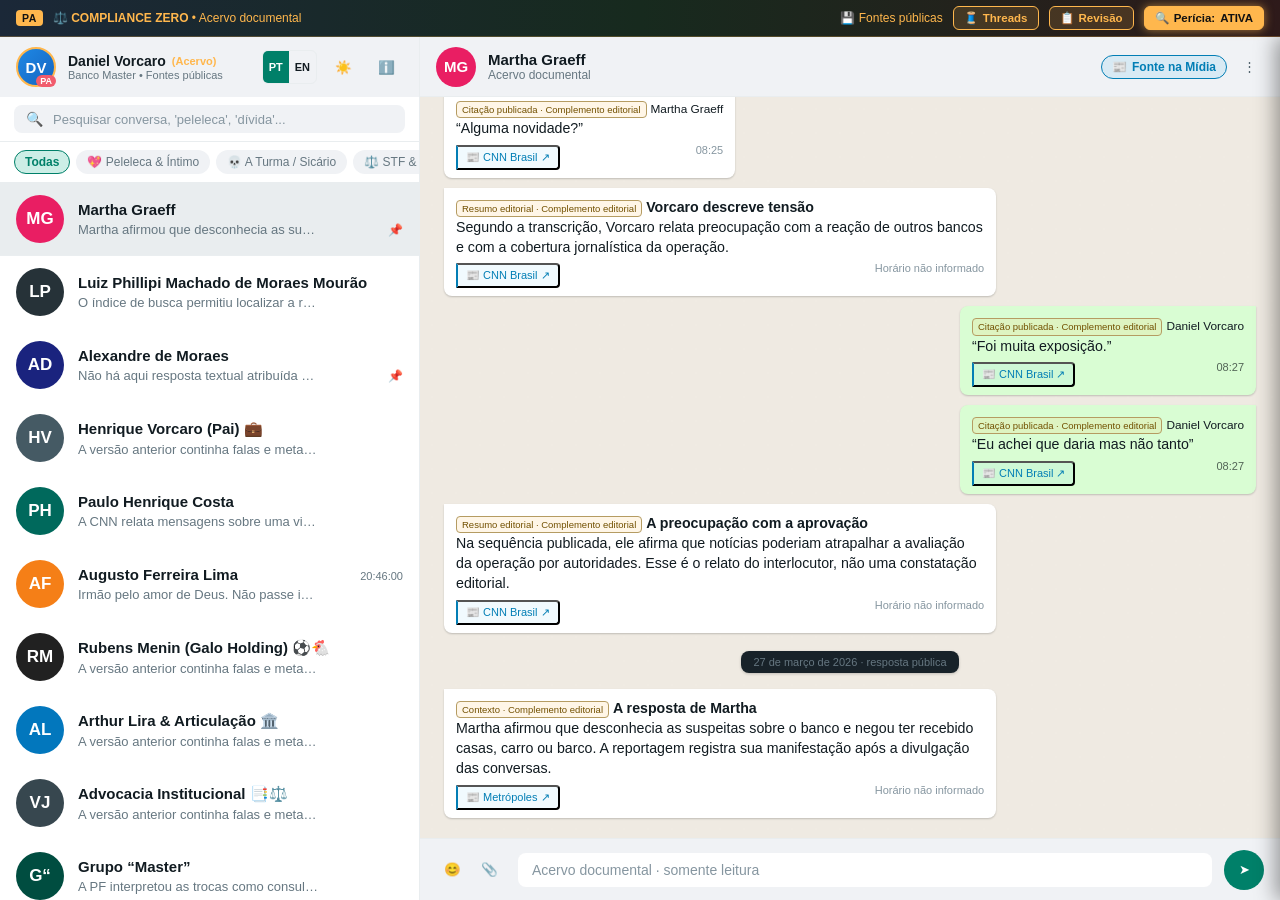
==== commit 0571193e: "Update October 9 archive with afternoon sources and responses Add 27 public sources, 11 dated facts " ====
--- a/index.html
+++ b/index.html
@@ -243,7 +243,7 @@
   </div>
 
   <!-- Scripts with Cache Busting -->
-  <script src="js/data.js?v=8176c70e24a3f702"></script>
+  <script src="js/data.js?v=6e3045ceb359b00c"></script>
   <script src="js/forensic.js?v=20260922_archive13"></script>
   <script src="js/app.js?v=20261008_creator1"></script>
   <script src="js/i18n.js?v=20261008_creator1"></script>
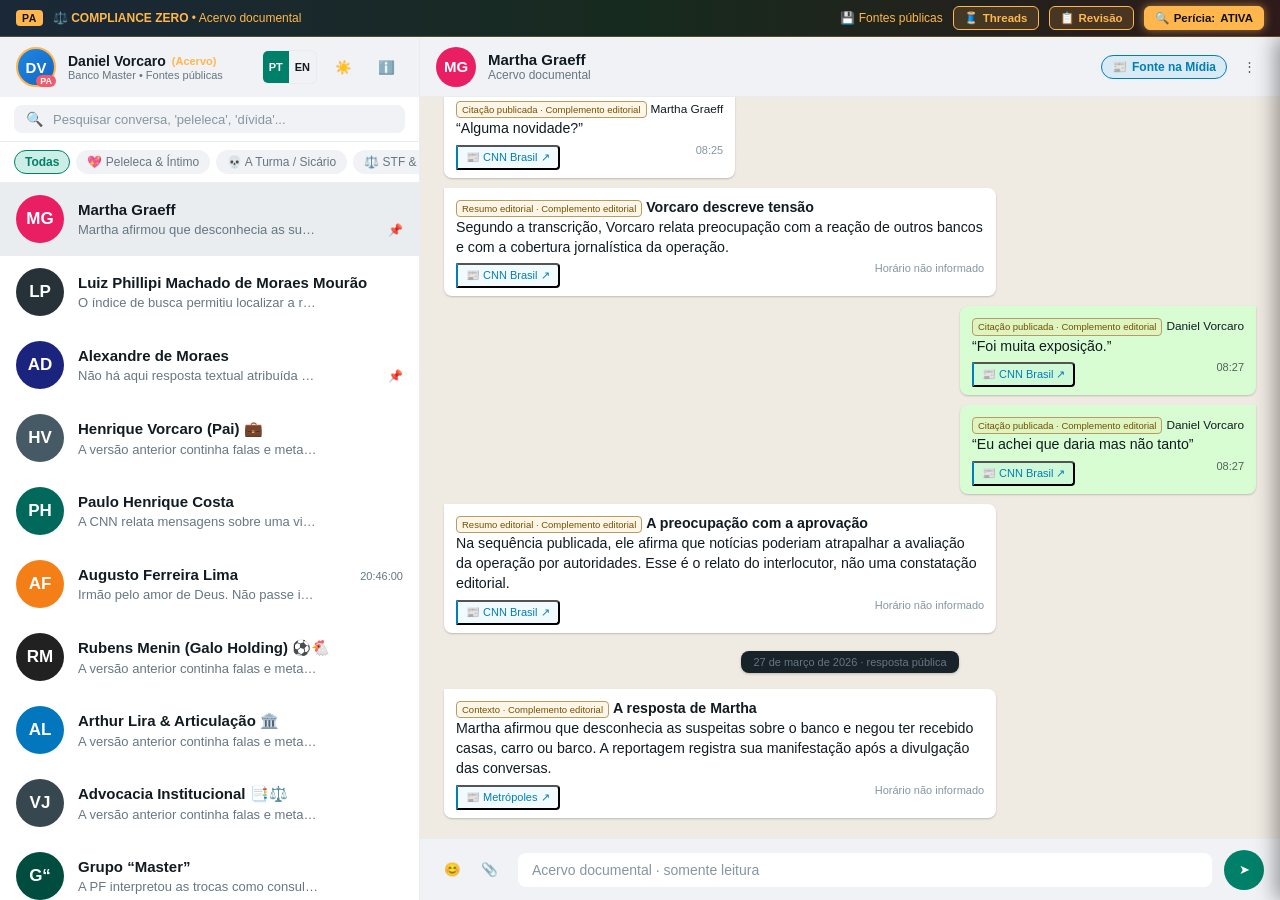
==== commit 4f149d87: "Atualiza acervo de 09/10 com fontes e resumos documentais" ====
--- a/index.html
+++ b/index.html
@@ -243,7 +243,7 @@
   </div>
 
   <!-- Scripts with Cache Busting -->
-  <script src="js/data.js?v=6e3045ceb359b00c"></script>
+  <script src="js/data.js?v=90f611410e4c363b"></script>
   <script src="js/forensic.js?v=20260922_archive13"></script>
   <script src="js/app.js?v=20261008_creator1"></script>
   <script src="js/i18n.js?v=20261008_creator1"></script>
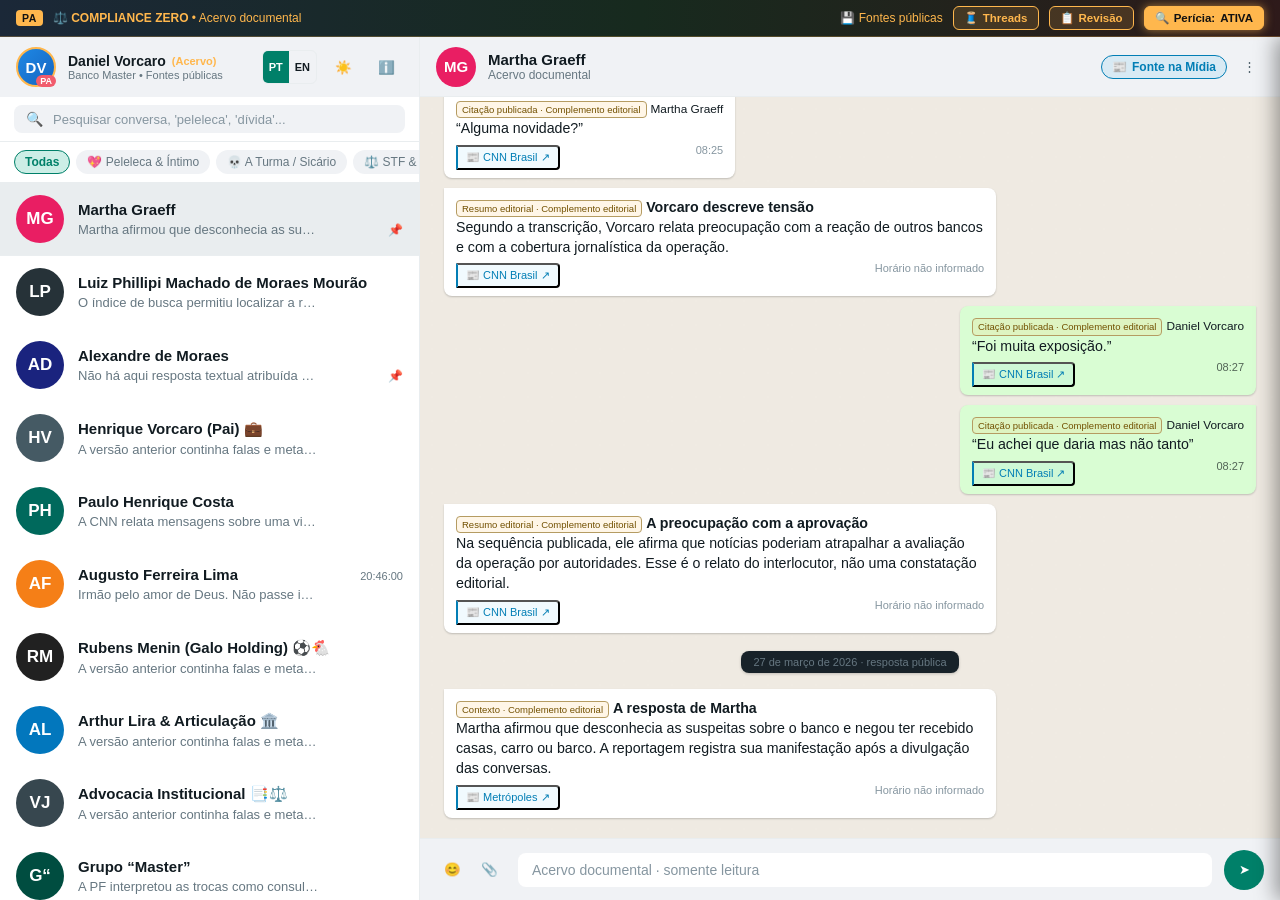
==== commit 6fb82df1: "Update archive with October 10 public reports and responses" ====
--- a/index.html
+++ b/index.html
@@ -243,7 +243,7 @@
   </div>
 
   <!-- Scripts with Cache Busting -->
-  <script src="js/data.js?v=90f611410e4c363b"></script>
+  <script src="js/data.js?v=75ff74f4c2ec1fdb"></script>
   <script src="js/forensic.js?v=20260922_archive13"></script>
   <script src="js/app.js?v=20261008_creator1"></script>
   <script src="js/i18n.js?v=20261008_creator1"></script>
